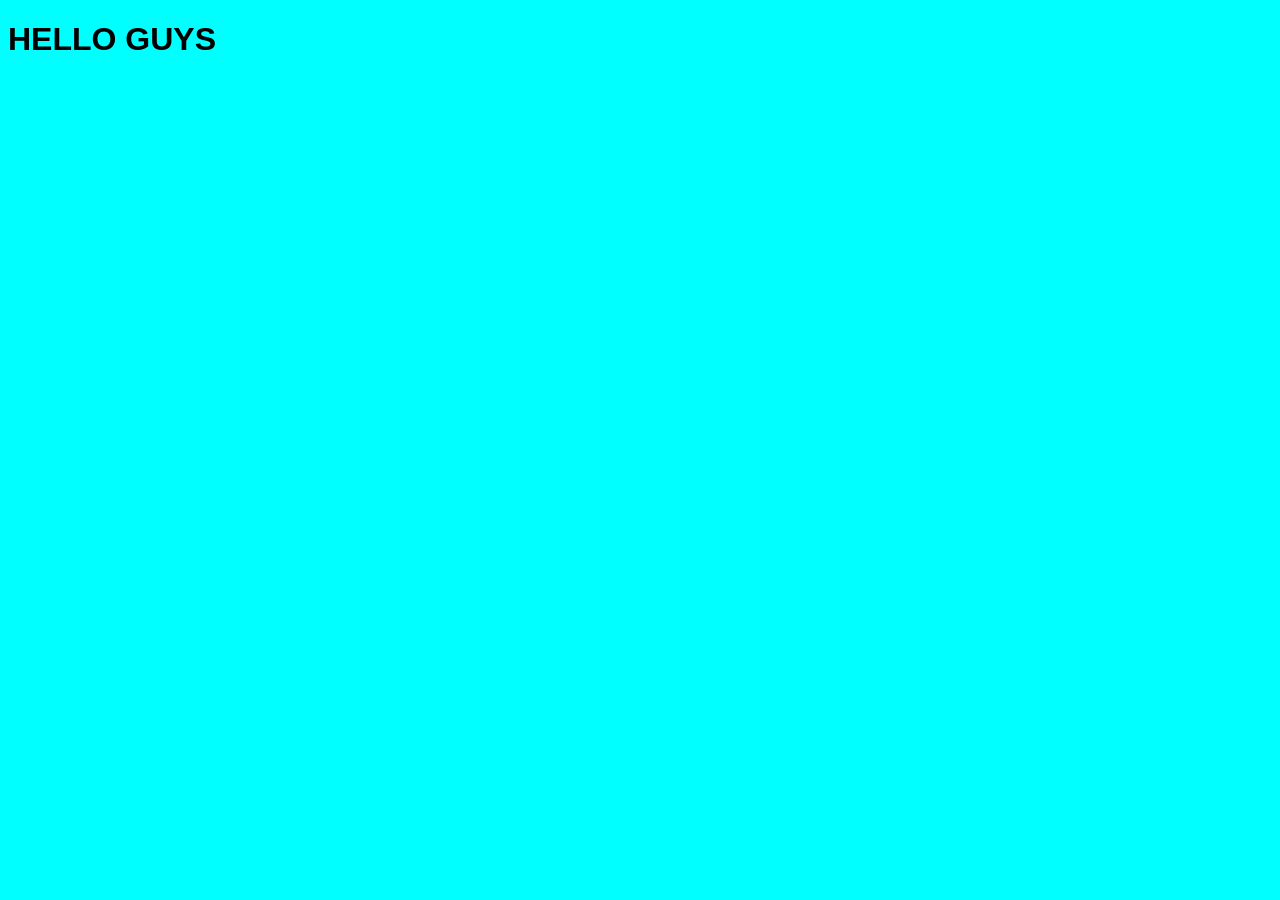
==== index.html @ 8290d608 "adding files" ====
<!DOCTYPE html>
<html lang="en">
<head>
    <meta charset="UTF-8">
    <meta name="viewport" content="width=device-width, initial-scale=1.0">
    <title>Document</title>
    <link rel="stylesheet" href="style.css">
</head>
<body>
    <h1>HELLO GUYS</h1>
    
    <script src="app.js"></script>
</body>
</html>
---- style.css ----
body{


font-family:Arial, Helvetica, sans-serif;
background-color: aqua;

}
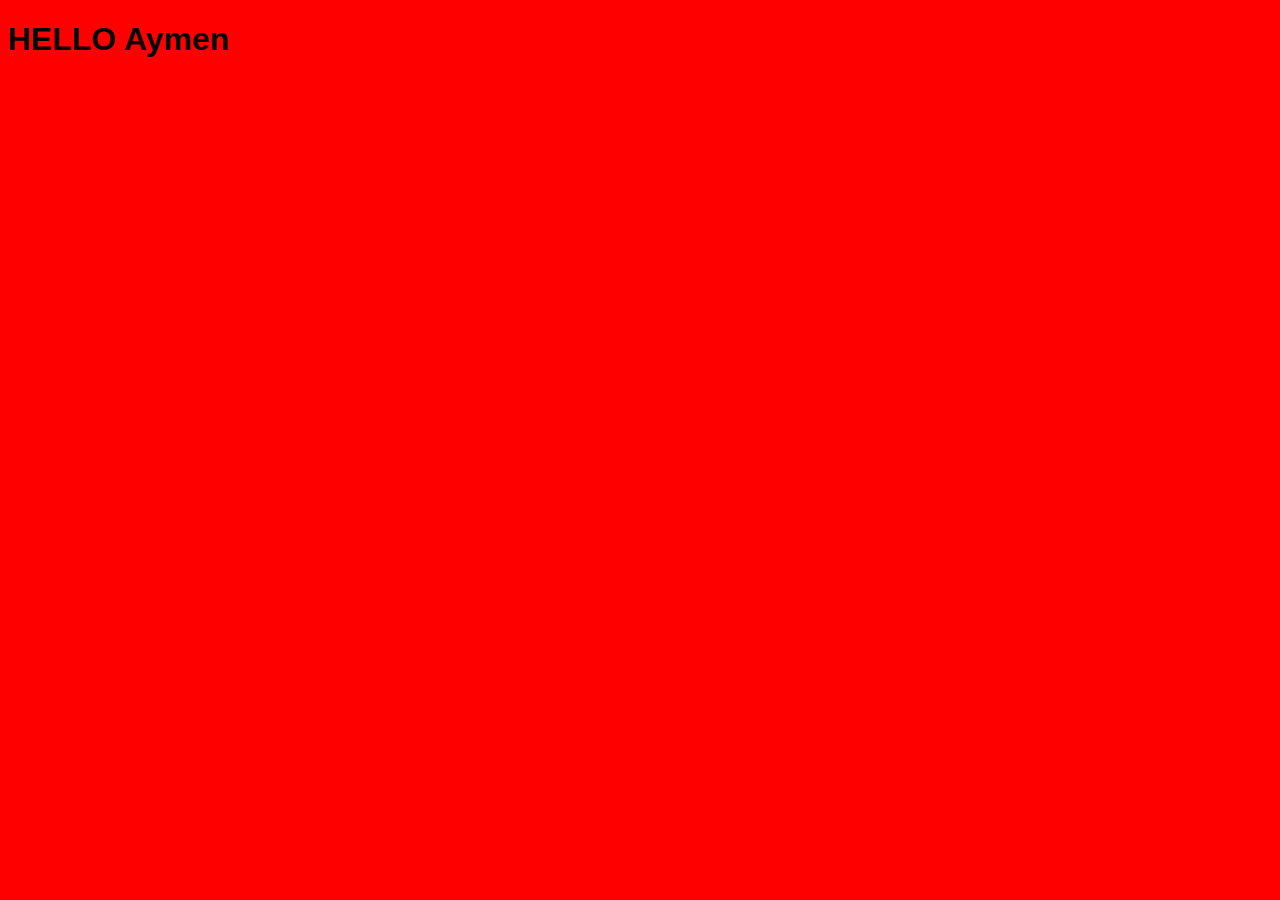
==== commit 525a464e: "changing style , changing alert,changing title" ====
--- a/index.html
+++ b/index.html
@@ -7,7 +7,7 @@
     <link rel="stylesheet" href="style.css">
 </head>
 <body>
-    <h1>HELLO GUYS</h1>
+    <h1>HELLO Aymen</h1>
     
     <script src="app.js"></script>
 </body>
--- a/style.css
+++ b/style.css
@@ -2,6 +2,6 @@
 
 
 font-family:Arial, Helvetica, sans-serif;
-background-color: aqua;
+background-color: red;
 
 }
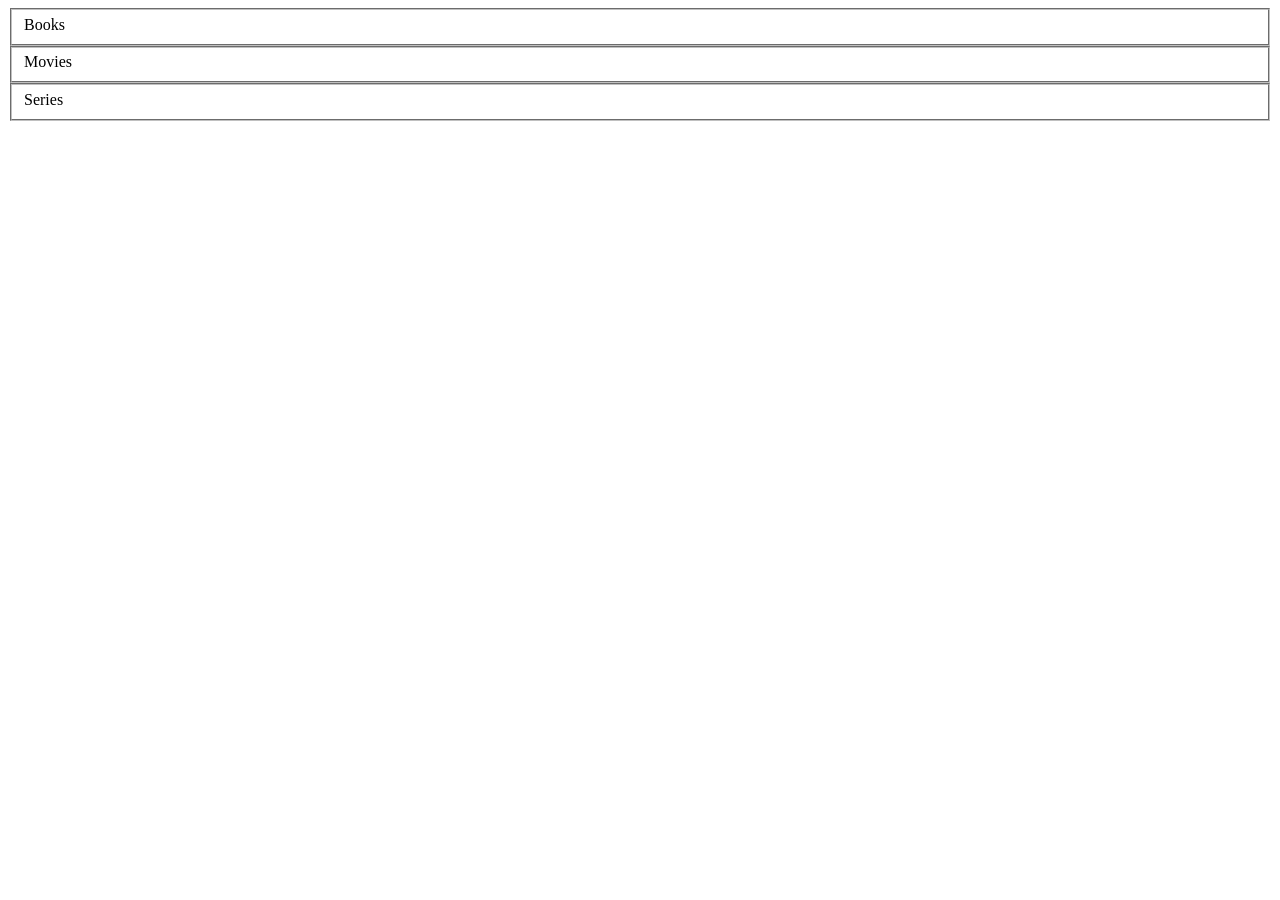
==== commit e9c344b1: "changing the project structure" ====
--- a/index.html
+++ b/index.html
@@ -4,11 +4,27 @@
     <meta charset="UTF-8">
     <meta name="viewport" content="width=device-width, initial-scale=1.0">
     <title>Document</title>
-    <link rel="stylesheet" href="style.css">
+
+    <!-- Minified version -->
+<link rel="stylesheet" href="https://cdn.simplecss.org/simple.min.css">
+
+<!-- Un-Minified version -->
+<link rel="stylesheet" href="https://cdn.simplecss.org/simple.css">
+    
 </head>
 <body>
-    <h1>HELLO Aymen</h1>
+
+<fieldset>
+    Books
+</fieldset>
+
+<fieldset>
+    Movies
+</fieldset>
+
+<fieldset>
+    Series
+</fieldset>
     
-    <script src="app.js"></script>
 </body>
-</html>+</html>
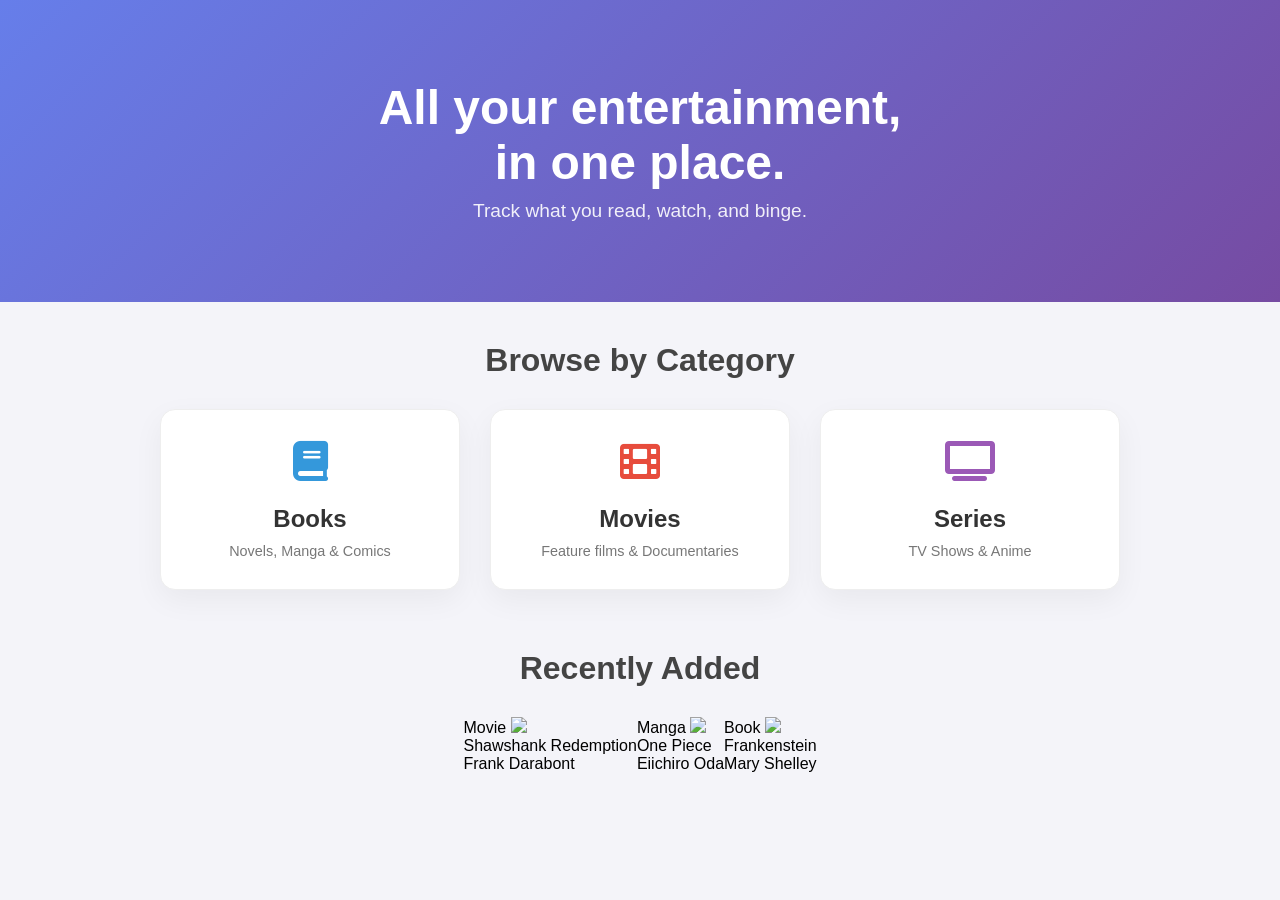
==== commit 36f7321c: "implementations" ====
--- a/index.html
+++ b/index.html
@@ -3,28 +3,89 @@
 <head>
     <meta charset="UTF-8">
     <meta name="viewport" content="width=device-width, initial-scale=1.0">
-    <title>Document</title>
-
-    <!-- Minified version -->
-<link rel="stylesheet" href="https://cdn.simplecss.org/simple.min.css">
-
-<!-- Un-Minified version -->
-<link rel="stylesheet" href="https://cdn.simplecss.org/simple.css">
-    
+    <title>My Media Library</title>
+    <link rel="stylesheet" href="https://cdnjs.cloudflare.com/ajax/libs/font-awesome/6.0.0/css/all.min.css">
+    <link rel="stylesheet" href="/assets/css/style.css">
 </head>
 <body>
 
-<fieldset>
-    Books
-</fieldset>
 
-<fieldset>
-    Movies
-</fieldset>
 
-<fieldset>
-    Series
-</fieldset>
-    
+    <header class="hero">
+        <div class="hero-content">
+            <h1>All your entertainment, <br>in one place.</h1>
+            <p>Track what you read, watch, and binge.</p>
+        </div>
+    </header>
+
+    <div class="container">
+        
+        <section class="category-section">
+            <h2>Browse by Category</h2>
+            <div class="category-grid">
+                
+                <a href="#" class="cat-card books">
+                    <div class="icon-box"><i class="fa fa-book"></i></div>
+                    <h3>Books</h3>
+                    <p>Novels, Manga & Comics</p>
+                </a>
+
+                <a href="#" class="cat-card movies">
+                    <div class="icon-box"><i class="fa fa-film"></i></div>
+                    <h3>Movies</h3>
+                    <p>Feature films & Documentaries</p>
+                </a>
+
+                <a href="#" class="cat-card series">
+                    <div class="icon-box"><i class="fa fa-tv"></i></div>
+                    <h3>Series</h3>
+                    <p>TV Shows & Anime</p>
+                </a>
+
+            </div>
+        </section>
+
+        <section class="recent-section">
+            <h2>Recently Added</h2>
+            <div id="large-th"> <div class="media-grid-preview">
+                    
+                    <div class="media-item">
+                        <div class="cover">
+                            <span class="badge movie">Movie</span>
+                            <img src="https://m.media-amazon.com/images/M/MV5BMDFkYTc0MGEtZmNhMC00ZDIzLWFmNTEtODM1ZmRlYWMwMWFmXkEyXkFqcGdeQXVyMTMxODk2OTU@._V1_.jpg">
+                        </div>
+                        <div class="description">
+                            <p class="title">Shawshank Redemption<br>
+                            <span class="creator">Frank Darabont</span></p>
+                        </div>
+                    </div>
+
+                    <div class="media-item">
+                        <div class="cover">
+                            <span class="badge manga">Manga</span>
+                            <img src="https://upload.wikimedia.org/wikipedia/en/9/90/One_Piece%2C_Volume_61_Cover_%28Japanese%29.jpg">
+                        </div>
+                        <div class="description">
+                            <p class="title">One Piece<br>
+                            <span class="creator">Eiichiro Oda</span></p>
+                        </div>
+                    </div>
+                     <div class="media-item">
+                        <div class="cover">
+                            <span class="badge book">Book</span>
+                            <img src="https://m.media-amazon.com/images/I/81a4kCNuH+L.jpg">
+                        </div>
+                        <div class="description">
+                            <p class="title">Frankenstein<br>
+                            <span class="creator">Mary Shelley</span></p>
+                        </div>
+                    </div>
+
+                </div>
+            </div>
+        </section>
+
+    </div>
+
 </body>
-</html>
+</html>
--- a/assets/css/style.css
+++ b/assets/css/style.css
@@ -0,0 +1,278 @@
+
+body {
+    background-color: #f8f9fa;
+    font-family: 'Segoe UI', Tahoma, Geneva, Verdana, sans-serif;
+    margin: 0;
+    padding: 0;
+}
+
+
+.navbar {
+    display: flex;
+    justify-content: space-between;
+    align-items: center;
+    background-color: white;
+    padding: 15px 50px;
+    box-shadow: 0 2px 10px rgba(0,0,0,0.05);
+}
+
+.logo {
+    font-size: 24px;
+    font-weight: bold;
+    color: #333;
+}
+
+.nav-links {
+    list-style: none;
+    display: flex;
+    gap: 30px;
+}
+
+.nav-links a {
+    text-decoration: none;
+    color: #555;
+    font-weight: 500;
+    transition: color 0.3s;
+}
+
+.nav-links a:hover, .nav-links a.active {
+    color: #3498db;
+}
+
+
+.hero {
+    background: linear-gradient(135deg, #667eea 0%, #764ba2 100%);
+    color: white;
+    text-align: center;
+    padding: 80px 20px;
+    margin-bottom: 40px;
+}
+
+.hero h1 {
+    font-size: 3rem;
+    margin-bottom: 10px;
+}
+
+.hero p {
+    font-size: 1.2rem;
+    opacity: 0.9;
+}
+
+
+.container {
+    max-width: 1000px;
+    margin: 0 auto;
+    padding: 0 20px;
+}
+
+
+.category-grid {
+    display: grid;
+    grid-template-columns: repeat(auto-fit, minmax(250px, 1fr));
+    gap: 30px;
+    margin-bottom: 60px;
+}
+
+.cat-card {
+    background: white;
+    padding: 30px;
+    border-radius: 15px;
+    text-align: center;
+    text-decoration: none;
+    color: #333;
+    box-shadow: 0 10px 30px rgba(0,0,0,0.05);
+    transition: transform 0.3s, box-shadow 0.3s;
+    border: 1px solid #eee;
+}
+
+.cat-card:hover {
+    transform: translateY(-10px);
+    box-shadow: 0 15px 35px rgba(0,0,0,0.1);
+}
+
+.icon-box {
+    font-size: 40px;
+    margin-bottom: 20px;
+}
+
+
+.cat-card.books .icon-box { color: #3498db; }
+.cat-card.movies .icon-box { color: #e74c3c; }
+.cat-card.series .icon-box { color: #9b59b6; }
+
+.cat-card h3 {
+    margin: 10px 0;
+    font-size: 1.5rem;
+}
+
+.cat-card p {
+    color: #777;
+    font-size: 0.9rem;
+}
+
+
+.media-grid-preview {
+    display: flex;
+    justify-content: center;
+    flex-wrap: wrap;
+    gap: 0px;
+}
+
+section h2 {
+    text-align: center;
+    color: #444;
+    margin-bottom: 30px;
+    font-size: 2rem;
+}
+
+
+* { box-sizing: border-box; margin: 0; padding: 0; font-family: 'Segoe UI', sans-serif; }
+body { background-color: #f4f4f9; }
+
+
+.navbar {
+    display: flex;
+    justify-content: space-between;
+    align-items: center;
+    background-color: white;
+    padding: 10px 40px;
+    box-shadow: 0 2px 10px rgba(0,0,0,0.1);
+    position: sticky;
+    top: 0;
+    z-index: 1000;
+}
+
+
+.logo {
+    font-size: 24px;
+    font-weight: 800;
+    color: #333;
+    display: flex;
+    align-items: center;
+    gap: 10px;
+}
+.logo i { color: #3498db; }
+
+
+.nav-links {
+    list-style: none;
+    display: flex;
+    gap: 30px;
+}
+
+.nav-links a {
+    text-decoration: none;
+    color: #555;
+    font-weight: 600;
+    font-size: 16px;
+    transition: color 0.3s;
+}
+
+.nav-links a:hover, .nav-links a.active {
+    color: #3498db;
+}
+
+
+.nav-actions {
+    display: flex;
+    align-items: center;
+    gap: 20px;
+}
+
+
+.search-wrapper {
+    position: relative;
+}
+
+.search-wrapper input {
+    padding: 8px 35px 8px 15px;
+    border-radius: 20px;
+    border: 1px solid #ddd;
+    outline: none;
+    background-color: #f9f9f9;
+    transition: all 0.3s;
+}
+
+.search-wrapper input:focus {
+    background-color: white;
+    border-color: #3498db;
+    box-shadow: 0 0 5px rgba(52, 152, 219, 0.3);
+}
+
+.search-wrapper i {
+    position: absolute;
+    right: 12px;
+    top: 50%;
+    transform: translateY(-50%);
+    color: #aaa;
+    pointer-events: none;
+}
+
+
+.dropdown {
+    position: relative;
+    display: inline-block;
+}
+
+.dropbtn {
+    background-color: #333;
+    color: white;
+    padding: 8px 20px;
+    font-size: 14px;
+    border: none;
+    border-radius: 20px;
+    cursor: pointer;
+    display: flex;
+    align-items: center;
+    gap: 8px;
+    transition: background 0.3s;
+}
+
+.dropbtn:hover {
+    background-color: #555;
+}
+
+.dropdown-content {
+    display: none;
+    position: absolute;
+    right: 0;
+    background-color: white;
+    min-width: 180px;
+    box-shadow: 0px 8px 16px 0px rgba(0,0,0,0.2);
+    z-index: 1;
+    border-radius: 8px;
+    overflow: hidden;
+    margin-top: 5px;
+}
+
+.dropdown-content a {
+    color: #333;
+    padding: 12px 16px;
+    text-decoration: none;
+    display: block;
+    font-size: 14px;
+    border-bottom: 1px solid #f1f1f1;
+}
+
+.dropdown-content hr {
+    border: 0;
+    border-top: 1px solid #eee;
+    margin: 0;
+}
+
+.dropdown-content a:hover {
+    background-color: #f1f1f1;
+    color: #3498db;
+}
+
+.dropdown-content a.logout {
+    color: #e74c3c;
+}
+.dropdown-content a.logout:hover {
+    background-color: #fff0f0;
+}
+
+
+.dropdown:hover .dropdown-content {
+    display: block;
+}
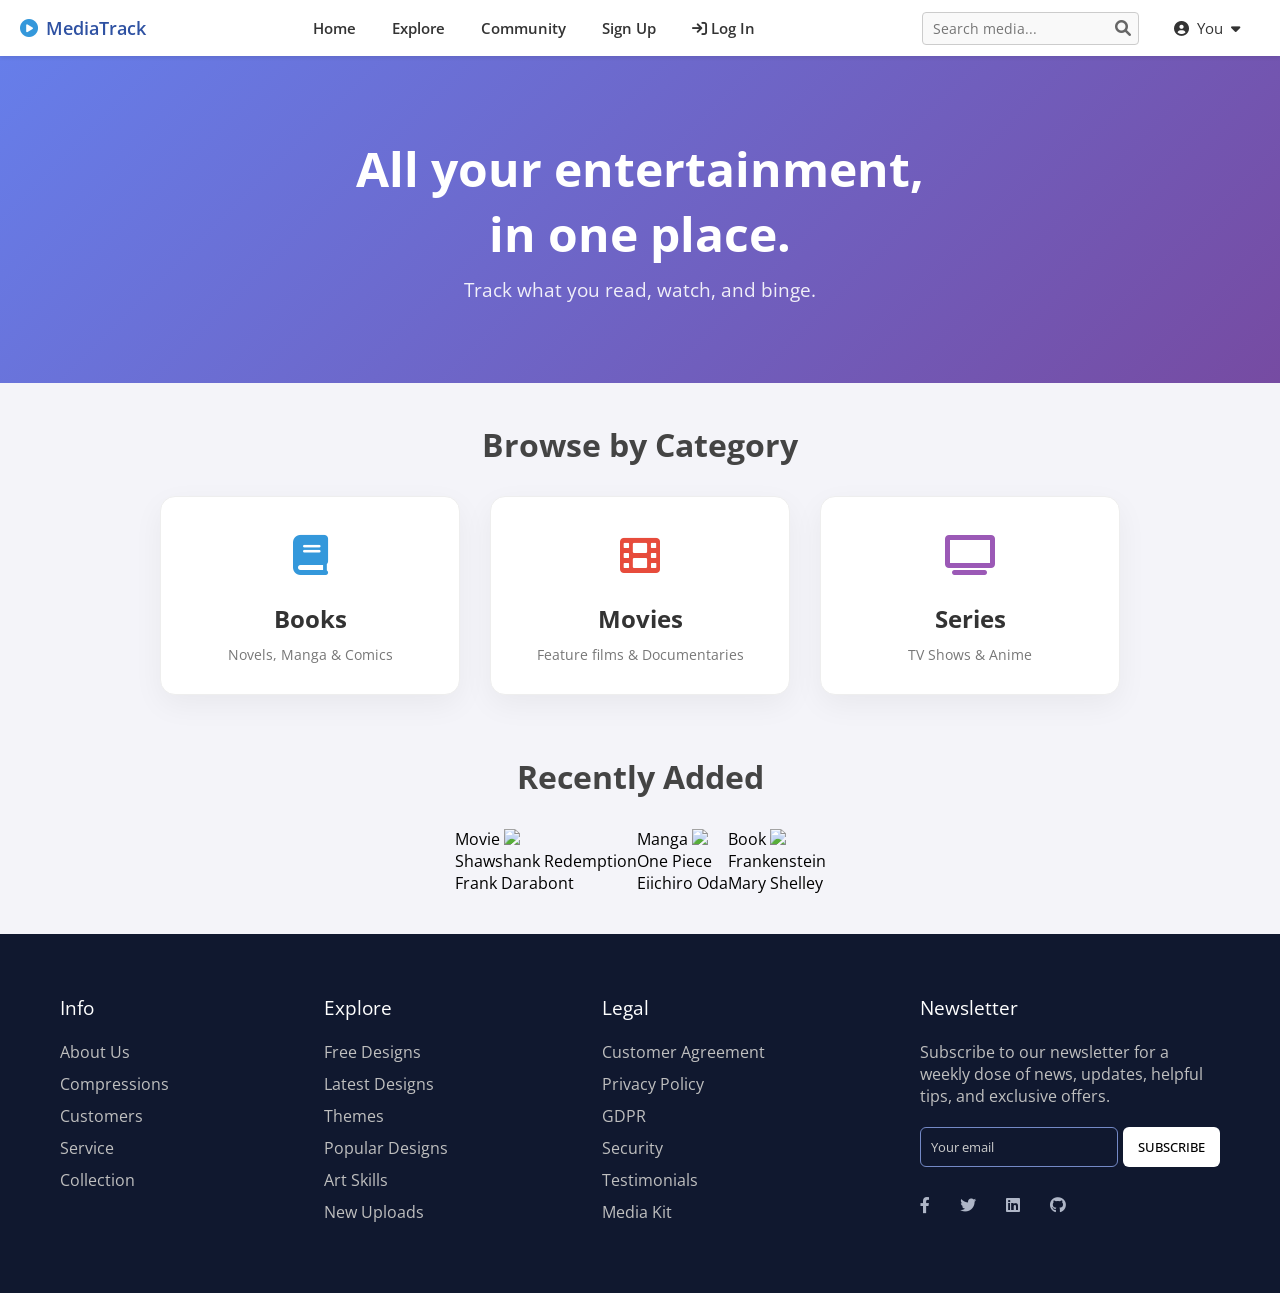
==== commit 6e9a458d: "implementing navbar and dashboard and footer , and defining json databse." ====
--- a/index.html
+++ b/index.html
@@ -6,9 +6,14 @@
     <title>My Media Library</title>
     <link rel="stylesheet" href="https://cdnjs.cloudflare.com/ajax/libs/font-awesome/6.0.0/css/all.min.css">
     <link rel="stylesheet" href="/assets/css/style.css">
+    <link rel="stylesheet" href="/assets/css/navbar.css">
+    <link rel="stylesheet" href="/assets/css/footer.css">
+
+
+
 </head>
 <body>
-
+<div id="navbar-container"></div>
 
 
     <header class="hero">
@@ -87,5 +92,24 @@
 
     </div>
 
+
+    <script>
+fetch("/components/navbar.html")
+  .then(res => res.text())
+  .then(html => {
+    document.getElementById("navbar-container").innerHTML = html;
+  });
+</script>
+<script>
+fetch("/components/footer.html")
+  .then(res => res.text())
+  .then(html => {
+    document.getElementById("footer-container").innerHTML = html;
+  });
+</script>
+
+
+<div id="footer-container"></div>
+
 </body>
 </html>
--- a/assets/css/navbar.css
+++ b/assets/css/navbar.css
@@ -0,0 +1,117 @@
+/* ===== NAVBAR BASE ===== */
+.navbar {
+    display: flex;
+    align-items: center;
+    justify-content: space-between;
+
+    background: #ffffff;
+    padding: 10px 20px;
+
+    box-shadow: 0 2px 4px rgba(0,0,0,0.08);
+    position: sticky;
+    top: 0;
+    z-index: 1000;
+}
+
+/* LOGO */
+.navbar .logo {
+    display: flex;
+    align-items: center;
+    gap: 8px;
+    font-weight: 600;
+    font-size: 18px;
+}
+
+.navbar .logo a {
+    text-decoration: none;
+    color: #2e51a2;
+}
+
+/* LINKS */
+.navbar .nav-links {
+    display: flex;
+    gap: 16px;
+    list-style: none;
+    margin: 0;
+    padding: 0;
+}
+
+.navbar .nav-links a {
+    text-decoration: none;
+    color: #333;
+    padding: 6px 10px;
+    border-radius: 4px;
+    font-size: 15px;
+}
+
+.navbar .nav-links a:hover {
+    background: #f0f2f5;
+}
+
+/* ACTIONS */
+.navbar .nav-actions {
+    display: flex;
+    align-items: center;
+    gap: 15px;
+}
+
+/* SEARCH */
+.search-wrapper {
+    position: relative;
+}
+
+.search-wrapper input {
+    padding: 6px 28px 6px 10px;
+    border-radius: 4px;
+    border: 1px solid #ccc;
+    font-size: 14px;
+}
+
+.search-wrapper i {
+    position: absolute;
+    right: 8px;
+    top: 50%;
+    transform: translateY(-50%);
+    color: #666;
+}
+
+/* DROPDOWN */
+.dropdown {
+    position: relative;
+}
+
+.dropbtn {
+    background: none;
+    border: none;
+    cursor: pointer;
+    font-size: 15px;
+    color: #333;
+}
+
+.dropdown-content {
+    display: none;
+    position: absolute;
+    right: 0;
+    top: 100%;
+    background: #fff;
+    min-width: 160px;
+    box-shadow: 0 2px 6px rgba(0,0,0,0.15);
+    border-radius: 4px;
+    overflow: hidden;
+}
+
+.dropdown-content a {
+    display: block;
+    padding: 10px;
+    text-decoration: none;
+    color: #333;
+    font-size: 14px;
+}
+
+.dropdown-content a:hover {
+    background: #f0f2f5;
+}
+
+.dropdown:hover .dropdown-content {
+    display: block;
+}
--- a/assets/css/footer.css
+++ b/assets/css/footer.css
@@ -0,0 +1,117 @@
+@import url('https://fonts.googleapis.com/css2?family=Open+Sans:wght@300;400;500;600;700&display=swap');
+* {
+  margin: 0;
+  padding: 0;
+  box-sizing: border-box;
+  font-family: 'Open Sans', sans-serif;
+}
+.footer {
+  width: 100%;
+  background: #10182F;
+  margin-top: 40px;
+}
+.footer-inner {
+  max-width: 1280px;
+  margin: 0 auto;
+  
+}
+
+
+
+.footer .footer-row {
+  display: flex;
+  flex-wrap: wrap;
+  justify-content: space-between;
+  gap: 3.5rem;
+  padding: 60px;
+}
+.footer-row .footer-col h4 {
+  color: #fff;
+  font-size: 1.2rem;
+  font-weight: 400;
+}
+.footer-col .links {
+  margin-top: 20px;
+}
+.footer-col .links li {
+  list-style: none;
+  margin-bottom: 10px;
+}
+.footer-col .links li a {
+  text-decoration: none;
+  color: #bfbfbf;
+}
+.footer-col .links li a:hover {
+  color: #fff;
+}
+.footer-col p {
+  margin: 20px 0;
+  color: #bfbfbf;
+  max-width: 300px;
+}
+.footer-col form {
+  display: flex;
+  gap: 5px;
+}
+.footer-col input {
+  height: 40px;
+  border-radius: 6px;
+  background: none;
+  width: 100%;
+  outline: none;
+  border: 1px solid #7489C6 ;
+  caret-color: #fff;
+  color: #fff;
+  padding-left: 10px;
+}
+.footer-col input::placeholder {
+  color: #ccc;
+}
+ .footer-col form button {
+  background: #fff;
+  outline: none;
+  border: none;
+  padding: 10px 15px;
+  border-radius: 6px;
+  cursor: pointer;
+  font-weight: 500;
+  transition: 0.2s ease;
+}
+.footer-col form button:hover {
+  background: #cecccc;
+}
+.footer-col .icons {
+  display: flex;
+  margin-top: 30px;
+  gap: 30px;
+  cursor: pointer;
+}
+.footer-col .icons i {
+  color: #afb6c7;
+}
+.footer-col .icons i:hover  {
+  color: #fff;
+}
+@media (max-width: 768px) {
+  .footer {
+    position: relative;
+    bottom: 0;
+    left: 0;
+    transform: none;
+    width: 100%;
+    border-radius: 0;
+  }
+  .footer .footer-row {
+    padding: 20px;
+    gap: 1rem;
+  }
+  .footer-col form {
+    display: block;
+  }
+  .footer-col form :where(input, button) {
+    width: 100%;
+  }
+  .footer-col form button {
+    margin: 10px 0 0 0;
+  }
+}
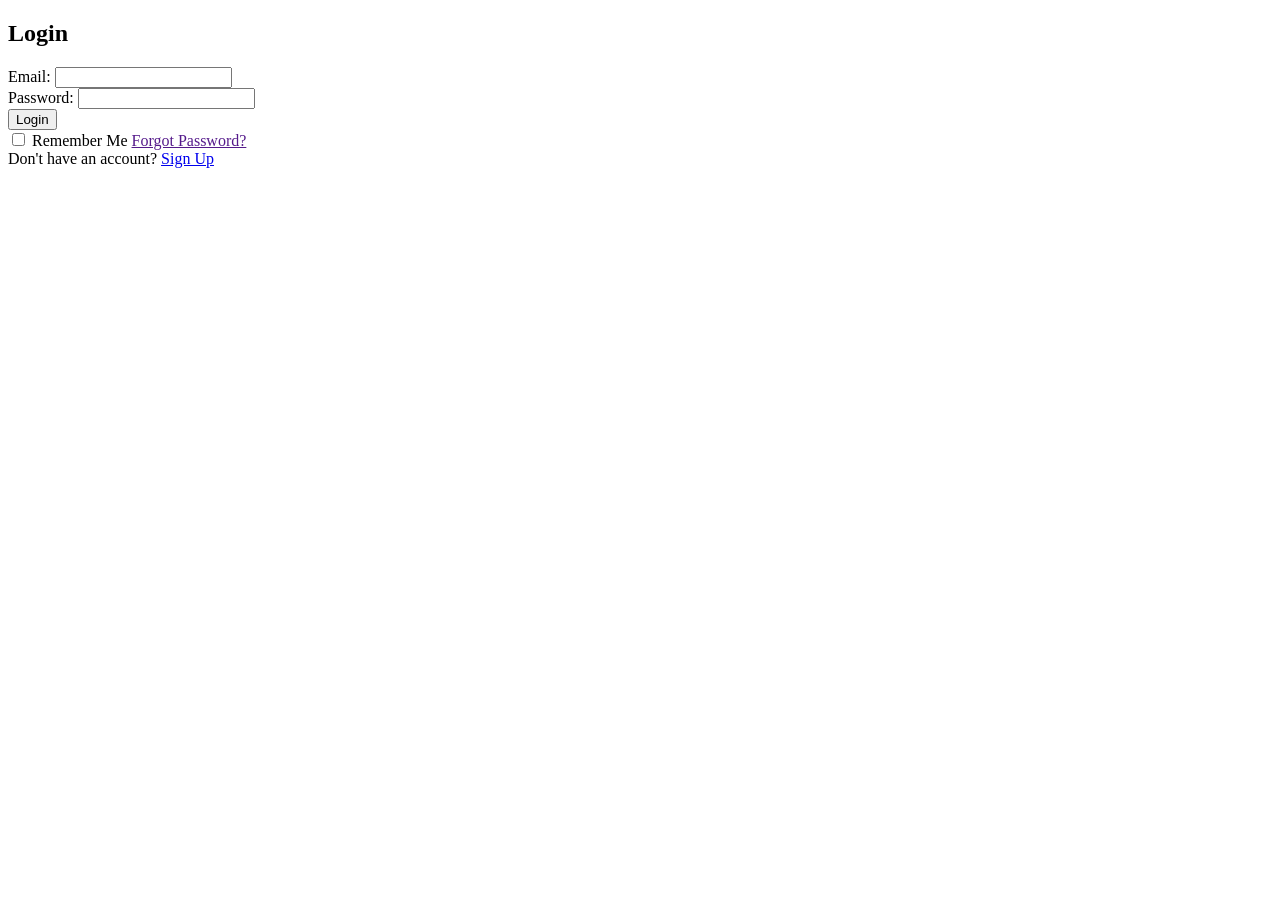
==== commit f80c76d9: "Feat: Complete Media Tracker overhaul with Stats, My List, and Auth" ====
--- a/index.html
+++ b/index.html
@@ -1,115 +1,14 @@
 <!DOCTYPE html>
 <html lang="en">
+
 <head>
     <meta charset="UTF-8">
-    <meta name="viewport" content="width=device-width, initial-scale=1.0">
-    <title>My Media Library</title>
-    <link rel="stylesheet" href="https://cdnjs.cloudflare.com/ajax/libs/font-awesome/6.0.0/css/all.min.css">
-    <link rel="stylesheet" href="/assets/css/style.css">
-    <link rel="stylesheet" href="/assets/css/navbar.css">
-    <link rel="stylesheet" href="/assets/css/footer.css">
+    <meta http-equiv="refresh" content="0;url=pages/home.html">
+    <title>Redirecting...</title>
+</head>
 
+<body>
+    <script>window.location.href = "pages/home.html"</script>
+</body>
 
-
-</head>
-<body>
-<div id="navbar-container"></div>
-
-
-    <header class="hero">
-        <div class="hero-content">
-            <h1>All your entertainment, <br>in one place.</h1>
-            <p>Track what you read, watch, and binge.</p>
-        </div>
-    </header>
-
-    <div class="container">
-        
-        <section class="category-section">
-            <h2>Browse by Category</h2>
-            <div class="category-grid">
-                
-                <a href="#" class="cat-card books">
-                    <div class="icon-box"><i class="fa fa-book"></i></div>
-                    <h3>Books</h3>
-                    <p>Novels, Manga & Comics</p>
-                </a>
-
-                <a href="#" class="cat-card movies">
-                    <div class="icon-box"><i class="fa fa-film"></i></div>
-                    <h3>Movies</h3>
-                    <p>Feature films & Documentaries</p>
-                </a>
-
-                <a href="#" class="cat-card series">
-                    <div class="icon-box"><i class="fa fa-tv"></i></div>
-                    <h3>Series</h3>
-                    <p>TV Shows & Anime</p>
-                </a>
-
-            </div>
-        </section>
-
-        <section class="recent-section">
-            <h2>Recently Added</h2>
-            <div id="large-th"> <div class="media-grid-preview">
-                    
-                    <div class="media-item">
-                        <div class="cover">
-                            <span class="badge movie">Movie</span>
-                            <img src="https://m.media-amazon.com/images/M/MV5BMDFkYTc0MGEtZmNhMC00ZDIzLWFmNTEtODM1ZmRlYWMwMWFmXkEyXkFqcGdeQXVyMTMxODk2OTU@._V1_.jpg">
-                        </div>
-                        <div class="description">
-                            <p class="title">Shawshank Redemption<br>
-                            <span class="creator">Frank Darabont</span></p>
-                        </div>
-                    </div>
-
-                    <div class="media-item">
-                        <div class="cover">
-                            <span class="badge manga">Manga</span>
-                            <img src="https://upload.wikimedia.org/wikipedia/en/9/90/One_Piece%2C_Volume_61_Cover_%28Japanese%29.jpg">
-                        </div>
-                        <div class="description">
-                            <p class="title">One Piece<br>
-                            <span class="creator">Eiichiro Oda</span></p>
-                        </div>
-                    </div>
-                     <div class="media-item">
-                        <div class="cover">
-                            <span class="badge book">Book</span>
-                            <img src="https://m.media-amazon.com/images/I/81a4kCNuH+L.jpg">
-                        </div>
-                        <div class="description">
-                            <p class="title">Frankenstein<br>
-                            <span class="creator">Mary Shelley</span></p>
-                        </div>
-                    </div>
-
-                </div>
-            </div>
-        </section>
-
-    </div>
-
-
-    <script>
-fetch("/components/navbar.html")
-  .then(res => res.text())
-  .then(html => {
-    document.getElementById("navbar-container").innerHTML = html;
-  });
-</script>
-<script>
-fetch("/components/footer.html")
-  .then(res => res.text())
-  .then(html => {
-    document.getElementById("footer-container").innerHTML = html;
-  });
-</script>
-
-
-<div id="footer-container"></div>
-
-</body>
 </html>
